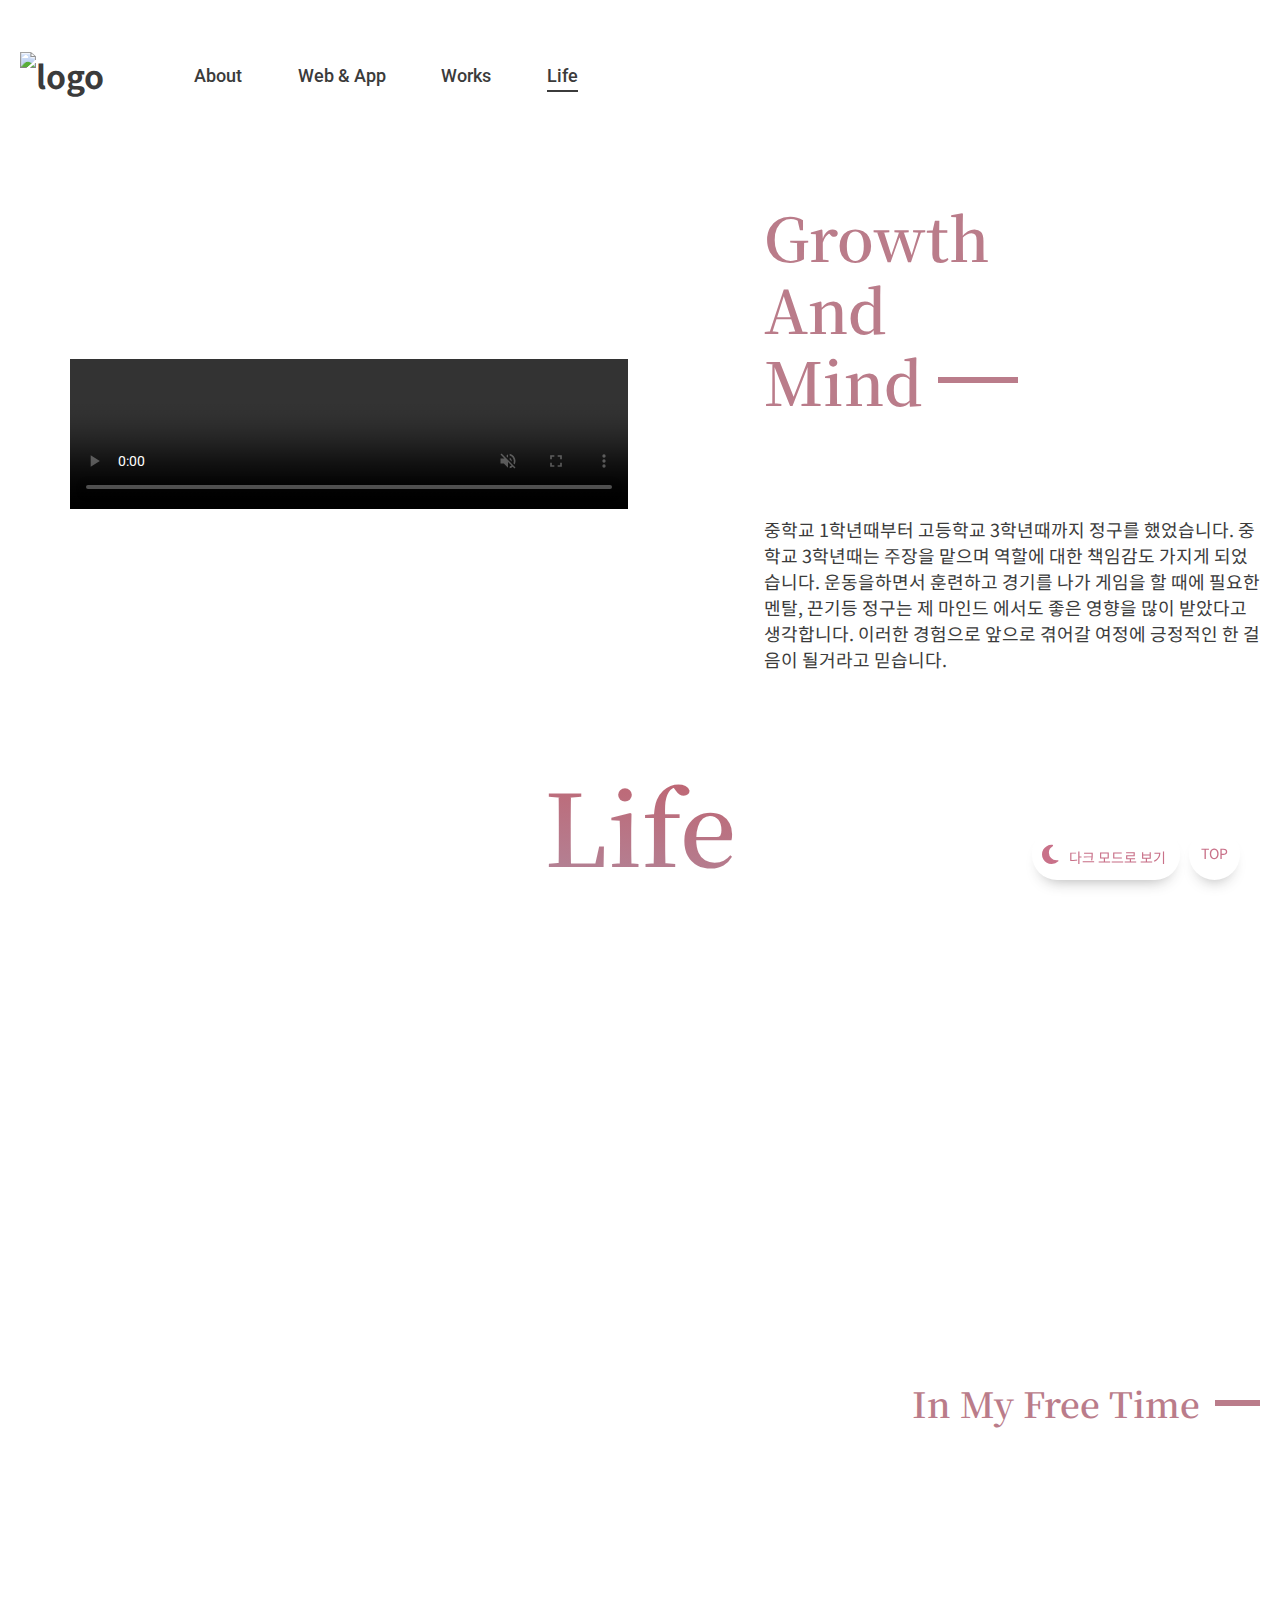
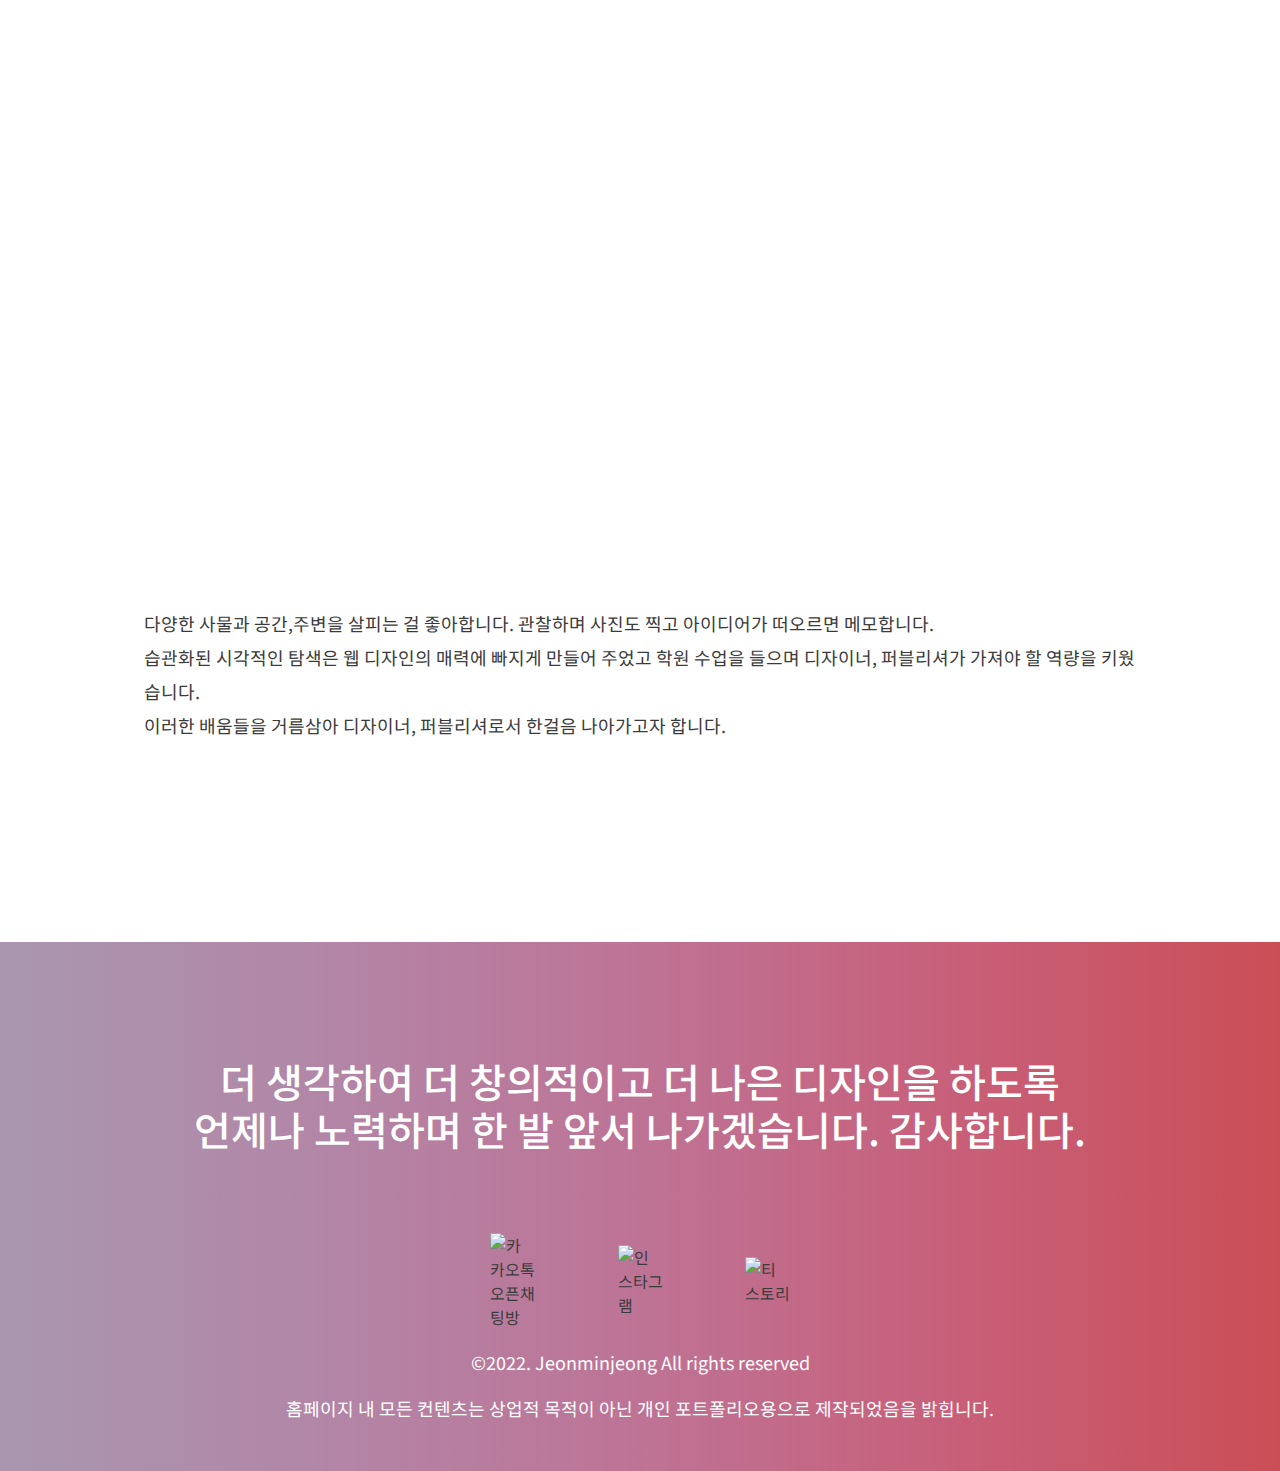
==== life.html @ 5eeb9a5f "20221022 - 1차 업로드" ====
<!DOCTYPE html>
<html lang="en">
<head>
    <meta charset="UTF-8">
    <meta http-equiv="X-UA-Compatible" content="IE=edge">
    <meta name="viewport" content="width=device-width, initial-scale=1.0">
    <title>전민정 포트폴리오</title>
    <link rel="shortcut icon" href="images/logo-c97189.png" type="image/x-icon">
    <meta name="robots" content="All">
    <meta name="Yeti" content="index, follow">
    <meta name="Yeti" content="index, All">
    <meta name="googlebot" content="All">
    <meta name="googlebot" content="index. follow">
    <meta name="dauma" content="All">
    <meta name="dauma" content="index, follow">
    <meta name="title" content="전민정 포트폴리오">
    <meta name="description" content="웹디자이너, 퍼블리셔 전민정입니다.">
    <meta name="keywords" content="웹디자이너, 웹퍼블리셔, 대구, 디자이너">
    <meta name="author" content="전민정">
    <meta name="content-language" content="kr">
    <!-- 한국어가 기본이라는 뜻 -->

    <meta name="format-detection" content="telephone=no">
    <!-- 모바일 자동 전화걸기 방지  -->

    <meta property="og:image" content="images/logo-c97189.png">
    <!-- 카톡으로 링크 보낼때 이미지 -->
    <meta property="og:image:width" content="400">
    <meta property="og:image:height" content="300">
    <!-- width랑 height 크기 바꾸지말기 -->
    <meta property="og:title" content="전민정 포트폴리오">
    <meta property="og:description" content="웹디자이너, 퍼블리셔 전민정입니다.">

    <link rel="stylesheet" href="https://cdnjs.cloudflare.com/ajax/libs/font-awesome/6.2.0/css/all.min.css">
    <link rel="stylesheet" href="https://unpkg.com/aos@2.3.1/dist/aos.css"> 
    <link rel="stylesheet" href="css/common.css">
    <link rel="stylesheet" href="css/dark.css">
    <link rel="stylesheet" href="css/life.css">

    <script src="js/jquery-3.6.0.min.js"></script>
    <script src="https://unpkg.com/aos@2.3.1/dist/aos.js"></script> 
    <script src="js/common.js"></script>
    <script src="js/life.js"></script>
</head>
<body>
    <header class="header">
        <div class="header-wrap">
            <h1 class="logo">
                <a href="index.html">
                    <img src="images/logo-c97189.png" alt="logo">
                </a>
            </h1>
            <nav class="nav">
                <ul>
                    <li><a href="about.html">About</a></li>
                    <li><a href="web-app.html">Web &amp; App</a></li>
                    <li><a href="works.html">Works</a></li>
                    <li class="on"><a href="life.html">Life</a></li>
                </ul>
            </nav>
        </div>
    </header>
    <section class="top">
        <div class="top-wrap">
            <div class="video-area" data-aos="fade-up" 
            data-aos-offset="200" 
            data-aos-easing="ease-out-cubic"
            data-aos-duration="2000">
                <video src="videos/life-video.mp4" controls muted></video>
            </div>
            <div class="txt">
                <h2>Growth</h2>
                <h2>And</h2>
                <h2>Mind</h2>
                <p>중학교 1학년때부터 고등학교 3학년때까지 정구를 했었습니다.
                    중학교 3학년때는 주장을 맡으며 역할에 대한 책임감도 가지게 되었습니다.
                    운동을하면서 훈련하고 경기를 나가 게임을 할 때에 필요한 멘탈, 끈기등 
                    정구는 제 마인드 에서도 좋은 영향을 많이 받았다고 생각합니다.  
                    이러한 경험으로 앞으로 겪어갈 여정에 긍정적인 한 걸음이 될거라고 믿습니다.</p>
            </div>
        </div>
    </section>
    <div class="life">
        <h2>Life</h2>
    </div>
    <section class="bottom">
        <div class="bottom-wrap">
            <div class="img-area">
                <div class="img-wrap" data-aos="fade-up" 
                data-aos-offset="200" 
                data-aos-delay="300"
                data-aos-easing="ease-out-cubic"
                data-aos-duration="2000">
                    <img src="images/life-img01.jpg" alt="img">
                </div>
                <div class="img-wrap" data-aos="fade-up" 
                data-aos-easing="ease-out-cubic"
                data-aos-offset="200"
                data-aos-delay="500"
                data-aos-duration="2300">
                    <img src="images/life-img02.jpg" alt="img">
                </div>
                <div class="img-wrap" data-aos="fade-up" 
                data-aos-duration="2500"
                data-aos-delay="800">
                    <img src="images/life-img03.jpg" alt="img">
                </div>
                <h2>In My Free Time</h2>
            </div>
            <div class="txt">
                <p>다양한 사물과 공간,주변을 살피는 걸 좋아합니다. 관찰하며 사진도 찍고 아이디어가 떠오르면 메모합니다.</p>
                <p>습관화된 시각적인 탐색은 웹 디자인의 매력에 빠지게 만들어 주었고 학원 수업을 들으며 디자이너, 퍼블리셔가 가져야 할 역량을 키웠습니다.</p>
                <p>이러한 배움들을 거름삼아 디자이너, 퍼블리셔로서 한걸음 나아가고자 합니다.</p>
            </div>
        </div>
    </section>
    <div class="m-btn">
        <div class="line"></div>
        <div class="line"></div>
        <div class="line"></div>
    </div>
    <nav class="m-nav">
        <ul>
            <li><a href="index.html">Home</a></li>
            <li><a href="about.html">About</a></li>
            <li><a href="web-app.html">Web &amp; App</a></li>
            <li><a href="works.html">Works</a></li>
            <li><a href="life.html">Life</a></li>
        </ul>
    </nav>
    <div class="go-top">
        <a href="#">TOP</a>
    </div>
    <footer class="footer">
        <div class="footer-wrap">
            <p>더 생각하여 더 창의적이고 더 나은 디자인을 하도록</p>
            <p>언제나 노력하며 한 발 앞서 나가겠습니다. 감사합니다.</p>
            <div class="sns-wrap">
                <a href="https://open.kakao.com/o/sw0c9cIe">
                    <img src="images/kakaotalk-qr.jpg" alt="카카오톡 오픈채팅방">
                </a>
                <a href="https://www.instagram.com/yourwayon/">
                    <img src="images/instagram.png" alt="인스타그램">
                </a>
                <a href="https://minjeong10.tistory.com">
                    <img src="images/tstory-logo.png" alt="티스토리">
                </a>
            </div>
            <p>&copy;2022. Jeonminjeong All rights reserved</p>
            <p>홈페이지 내 모든 컨텐츠는 상업적 목적이 아닌 개인 포트폴리오용으로 제작되었음을 밝힙니다.</p>
        </div>
    </footer>
    <div class="dark-btn">
        <a href="#"><i class="fa-solid fa-sun"></i><span>다크 모드로 보기</span></a>
    </div>
</body>
</html>
---- css/common.css ----
@charset "utf-8";
@import url('https://fonts.googleapis.com/css2?family=Noto+Sans+KR:wght@100;300;400;500;700;900&display=swap');
@import url('https://fonts.googleapis.com/css2?family=Noto+Serif+KR:wght@200;300;400;500;600;700;900&display=swap');
@import url('https://fonts.googleapis.com/css2?family=Roboto:wght@100;300;400;500;700;900&display=swap');
* {margin: 0; padding: 0; box-sizing: border-box; font-family: 'Noto Sans KR', sans-serif;}
ul {list-style: none;}
a {text-decoration: none; color: #3b3b3b;}
p {color: #3b3b3b;}
body {
    background-color: #fff;
}
.header {
    width: 100%;
    background-color: transparent;
    position: fixed;
    z-index: 9;
}
.header.on {
    background-color: #fff;
    z-index: 99;
}
.header.on .header-wrap {
    height: 100px;
}
.header.on .nav > ul > li > a {
    display: inline-block;
    color: #3b3b3b;
    font-weight: 500;
}
.header.on .nav > ul > li::after {
    content: "";
    position: absolute;
    width: 100%;
    height: 2px;
    background-color: #3b3b3b;
    bottom: -5px;
    left: 0;
    transition: .8s;
    transform: scale(0);
}
.header.on .nav > ul > li.on::after,
.header.on .nav > ul > li:hover::after {
    transform: scaleX(1);
}
.header-wrap {
    max-width: 1600px;
    margin: 0 auto;
    display: flex;
    align-items: center;
    height: 150px;
}
.header .logo {
    margin-right: 90px;
}
.header .nav {
    flex-basis: 30%;
}
.header .nav > ul {
    display: flex;
    justify-content: space-between;
    align-items: center;
}
.header .nav > ul > li {
    position: relative;
    text-align: center;
}
.header .nav > ul > li::after {
    content: "";
    position: absolute;
    width: 100%;
    height: 2px;
    background-color: #fff;
    bottom: -5px;
    left: 0;
    transition: .8s;
    transform: scale(0);
}
.header .nav > ul > li.on::after,
.header .nav > ul > li:hover::after {
    transform: scaleX(1);
}
.header .nav > ul > li > a {
    display: inline-block;
    color: #fff;
    font-family: 'Roboto', sans-serif;
    font-size: 18px;
}
.header .nav .depth2 {
    white-space: nowrap;
    position: absolute;
    left: 0;
    top: 40px;
    display: block;
    opacity: 0;
    pointer-events: none;
    transition: all .3s;
}
.header .nav .depth2::before {
    content: " ";
    position: absolute;
    left: 0;
    top: -40px;
    right: 0;
    height: 40px;
    cursor: pointer;
}
.header .nav > ul > li:hover .depth2 {
    opacity: 1;
    pointer-events: auto;
}
.header .depth2 li {
    line-height: 34px;
    text-align: left;
}
.header .depth2 li a {
    display: inline-block;
    position: relative;
}
.header .depth2 li a::after {
    content: " ";
    position: absolute;
    top: 50%;
    right: -20px;
    transform: translateY(-50%);
    width: 6px;
    height: 6px;
    background-color: #3b3b3b;
    border-radius: 50%;
    opacity: 0;
}
.header .depth2 li a:hover::after {
    opacity: 1;
}
.header .depth2 li:nth-child(2) {
    text-align: center;
}
.header.on ~ .m-btn {
    margin-top: -7px;
}
.header.on ~ .m-btn .line {
    background-color: #3b3b3b;
}
.m-btn {
    position: fixed;
    right: 20px;
    top: 20px;
    transition: 1s;
    z-index: 101;
    cursor: pointer;
    display: none;
}
.m-btn .line {
    width: 30px;
    height: 4px;
    background-color: #fff;
    border-radius: 2px;
    margin: 6px;
    transition: 1s;
}
.m-btn .line:nth-child(2) {
    width: 18px;
}
.m-btn.on .line:nth-child(1) {
    transform: rotate(45deg) translateY(14px);
}
.m-btn.on .line:nth-child(2) {
    opacity: 0;
}
.m-btn.on .line:nth-child(3) {
    transform: rotate(-45deg) translateY(-14px);
    width: 30px;
}
.m-nav {
    position: fixed;
    width: 100%;
    height: 100%;
    background-color: rgba(255,255,255,0.3);
    backdrop-filter: blur(50px);
    top: 0;
    left: 100%;
    transition: .5s;
    z-index: 99;
}
.m-nav.on {
    left: 0;
}
.m-nav ul {
    width: 100%;
    height: 100%;
    display: flex;
    flex-direction: column;
    align-items: center;
    justify-content: center;
}
.m-nav ul li {
    margin: 30px 0;
    position: relative;
}
.m-nav ul li a {
    color: #fff;
    font-size: 24px;
    letter-spacing: -1px;
    font-family: 'Roboto', sans-serif;
}
.m-nav ul li::after {
    content: "";
    position: absolute;
    width: 100%;
    height: 2px;
    background-color: #fff;
    bottom: -5px;
    left: 0;
    transition: .8s;
    transform: scale(0);
}
.m-nav ul li.on::after,
.m-nav ul li:hover::after {
    transform: scaleX(1);
}

/* ============================모달창================================== */
.window {
    position: fixed;
    width: 100%;
    height: 100%;
    background-color: rgba(0,0,0,0.4);
    top: 0;
    left: 0;
    display: none;
    overflow: hidden;
    z-index: 998;
}
.window .close {
    position: fixed;
    right: 50px;
    top: 30px;
}
.window .close .line {
    width:  48px;
    height: 4px;
    background-color: #fff;
    border-radius: 2px;
    margin: 6px;
    cursor: pointer;
}
.window .close .line:nth-child(1) {
    transform: rotate(45deg) translateY(7px);
}
.window .close .line:nth-child(2) {
    transform: rotate(-45deg) translateY(-7px);
}

.window-content {
    position: fixed;
    width: 1200px;
    height: 100%;
    background-color: #fff;
    top: 0;
    left: 50%;
    transform: translateX(-50%);
    z-index: 999;
    overflow-y: scroll;
    display: none;
}
.window-content img {
    width: 100%;
}
.window-content .close {
    position: fixed;
    right: 20px;
    top: 30px;
    display: none;
}
.window-content .close .line {
    width:  32px;
    height: 4px;
    background-color: #fff;
    border-radius: 2px;
    margin: 6px;
    cursor: pointer;
}
.window-content .close .line:nth-child(1) {
    transform: rotate(45deg) translateY(7px);
}
.window-content .close .line:nth-child(2) {
    transform: rotate(-45deg) translateY(-7px);
}

.go-top {
    position: fixed;
    right: 40px;
    bottom: 20px;
    width: 51px;
    height: 51px;
    background-color: #fff;
    border-radius: 50%;
    box-shadow: 0px 10px 15px -10px rgba(41,41,41,0.4);
}
.go-top a {
    display: block;
    text-align: center;
    font-size: 14px;
    color: #c97189;
    line-height: 48px;
}

/* ================ 다크모드 버튼 =================*/
.dark-btn {
    position: fixed;
    bottom: 20px;
    right: 100px;
    width: 148px;
    height: 51px;
    background-color: #fff;
    border-radius: 25px;
    cursor: pointer;
    box-shadow: 0px 10px 15px -10px rgba(41,41,41,0.4);
    z-index: 9;
}
.dark-btn a span {
    font-size: 14px;
    line-height: 51px;
    color: #c97189;
}
.dark-btn i {
    font-size: 22px;
    color: #c97189;
    line-height: 51px;
    padding: 0 10px;
    display: inline-block;
}


@media screen and (min-width: 1025px) and (max-width: 1600px) {
    .header .logo {
        margin-left: 20px;
    }
    .window .close {
        right: 1%;
    }
}
@media screen and (max-width: 1200px) {
    .window .close {
        right: 2px;
        top: 30px;
        display: none;
    }
    .window-content {
        width: 100%;
    }
    .window-content .close {
        display: block;
    }
}

@media screen and (max-width: 1024px) {
    .header.on .header-wrap {
        height: 60px;
    }
    .header.on .logo {
        margin-bottom: -7px;
    }
    .header.on .logo a img {
        width: 35px;
    }

}
@media screen and (min-width: 641px) and (max-width: 1024px) {
    .header .logo {
        margin-left: 20px;
    }
    .header .nav {
        display: none;
    }
    .m-btn {
        display: block;
        margin-top: 35px;
        z-index: 999;
    }
}
@media screen and (max-width: 640px) {
    .header.on .header-wrap {
        height: 60px;
    }
    .header.on .logo {
        margin-bottom: -7px;
    }
    .header.on .logo a img {
        width: 35px;
    }
    .header .logo {
        margin-left: 20px;
        margin-bottom: 50px;
    }
    .header .nav {
        display: none;
    }
    .m-btn {
        display: block;
        transition: 0s;
    }
}
---- css/dark.css ----
@charset "utf-8";
body[data-dark=true] {
    background-image: linear-gradient(to right bottom, #4e323e, #402a33, #332228, #251a1e, #191214, #191214, #191214, #191214, #251a1e, #332228, #402a33, #4e323e);
    height: 100vh;
    width: 100%;
    background-size: cover;
}
.header[data-dark=true] .nav ul li a {
    color: #eee;
}
.header.on[data-dark=true] {
    background-color: #121212;
}
.header.on .nav ul li a[data-dark=true] {
    color: #eee;
}
.header[data-dark=true] ul li:hover::after,
.header[data-dark=true] ul li.on::after {
    background-color: #ddd;
}
.m-btn .line[data-dark=true] {
    background-color: #ddd;
}
.header.on ~ .m-btn .line[data-dark=true] {
    background-color: #ddd;
}
.m-nav[data-dark=true] {
    background-color: rgba(41,41,41,0.3);
}
.m-nav ul li a[data-dark=true] {
    color: #eee;
}


/*========== home ========== */
.content .main-wrap .txt-area h2[data-dark=true] {
    color: #eee;
}
.content .main-wrap .txt-area h3[data-dark=true] {
    color: #eee;
}

/* ========== about ========== */
.about[data-dark=true] {
    background: none;
    background-image: linear-gradient(to right bottom, #4e323e, #402a33, #332228, #251a1e, #191214, #191214, #191214, #191214, #251a1e, #332228, #402a33, #4e323e);
}
.about .about-top .tit h3[data-dark=true]  {
    color: #eee;
}
.about .about-top .tit h3[data-dark=true]:nth-child(1)::after, .about .about-top .tit h3[data-dark=true]:nth-child(3)::after {
    background: linear-gradient(to right, #a997af, #ca4e56);
}
.about .about-wrap .txt p[data-dark=true] {
    color: #afafaf;
}
.about h4[data-dark=true] {
    color: #ddd;
}
.about p[data-dark=true] {
    color: #afafaf;
}

/* =========== web & app ========= */ 
#fp-nav ul li a.active span[data-dark=true],
.fp-slidesNav ul li a.active span[data-dark=true] {
    background-color: #ddd;
}
#fp-nav ul li a span[data-dark=true],
.fp-slidesNav ul li a span[data-dark=true] {
    background-color: #ddd;
}

.webapp-wrap .work-content[data-dark=true] {
    background-color: #121212;
}
.webapp-wrap .work-content .work-desc[data-dark=true] {
    background-color: #292929;
}
.webapp-wrap .work-content .work-desc .tit h2[data-dark=true] {
    color: #eee;
}
.line-ctn .line[data-dark=true] {
    background-color: #3b3b3b;
}
.line-ctn span[data-dark=true] {
    border-color: #3b3b3b;
}
.webapp-wrap p[data-dark=true] {
    color: #ddd;
}
.webapp-wrap a[data-dark=true] {
    color: #ddd;
}
.webapp-wrap .work-content .work-desc .btn-wrap ul li[data-dark=true] {
    border-color: #ddd;
}
.bg[data-dark=true] {
    background-color: #292929;
}

/* ========== work ========== */
.top[data-dark=true] {
    background-color: #121212;
}
.top .txt p[data-dark=true] {
    color: #afafaf;
}
.bottom[data-dark=true] {
    background-color: #121212;
}
.bottom p[data-dark=true] {
    color: #afafaf;
}
.works-wrap .list li p[data-dark=true] {
    color: #eee;
}
.works-wrap .list li p[data-dark=true]::after {
    border-color: #eee;
}



.go-top[data-dark=true] {
    background-color: #121212;
    border: 1px solid #cd9aa9;
}
.go-top a[data-dark=true] {
    color: #cd9aa9;
}

.dark-btn[data-dark=true] {
    background-color: #121212 ;
    border: 1px solid #cd9aa9;
}
.dark-btn i[data-dark=true] {
    color: #cd9aa9;
}
.dark-btn a span[data-dark=true] {
    color: #cd9aa9;
}



@media screen and (max-width: 1024px) {
    body[data-dark=true] {
        background-image: linear-gradient(to right bottom, #4e323e, #402a33, #332228, #251a1e, #191214, #191214, #191214, #191214, #251a1e, #332228, #402a33, #4e323e);
        height: 100%;
        width: 100%;
        background-size: cover;
    }
}
---- css/life.css ----
@charset "utf-8";
body[data-dark=true] {
    background: none;
    background-color: #121212;
}
.header[data-dark=true] {
    background-color: #121212;
}
.footer[data-dark=true] {
    background-image: linear-gradient(to right bottom, #4e323e, #402a33, #332228, #251a1e, #191214, #191214, #191214, #191214, #251a1e, #332228, #402a33, #4e323e);
}
.footer p[data-dark=true] {
    color: #d9d9d9;
}
::-webkit-scrollbar {
    width: 8px;
}
::-webkit-scrollbar-track {
    background-color: rgba(0,0,0,0.1);
}
::-webkit-scrollbar-thumb {
    background: #c97189;
    border-radius: 5px;
}
h2 {
    font-family: 'Noto Serif KR', serif;
    color: #ba7c8a;
    font-weight: 600;
}
.header {
    top: 0;
    z-index: 9;
    background-color: #fff;
}
.header .nav ul li a {
    color: #3b3b3b;
    font-weight: 500;
}
.header .nav ul li::after {
    background-color: #3b3b3b;
}
.m-btn .line {
    background-color: #3b3b3b;
}
.m-nav ul li a {
    color: #3b3b3b;
}
.m-nav ul li::after {
    background-color: #3b3b3b;
}

.top {
    width: 100%;
    background-color: #fff;
    z-index: -2;
}
.top .top-wrap {
    max-width: 1320px;
    margin: 0 auto;
    display: flex;
    justify-content: space-between;
    align-items: center;
    padding-top: 200px;
    flex-wrap: wrap;
}
.top .video-area {
    flex-basis: 50%;
    width: 600px;
    height: auto;
    margin-left: 50px;
}
.top .video-area video {
    width: 90%;
}
.top .txt {
    flex-basis: 40%;
}
.top .txt h2 {
    font-size: 60px;
    line-height: 1.2em;
}
.top .txt h2:nth-child(3) {
    position: relative;
}
.top .txt h2:nth-child(3)::after {
    content: "";
    position: absolute;
    top: 50%;
    left: 35%;
    transform: translateY(-50%);
    width: 80px;
    height: 6px;
    background-color: #ba7c8a;
}
.top .txt p {
    margin-top: 100px;
    font-size: 18px;
}
.life {
    z-index: 5;
}
.life h2 {
    font-size: 100px;
    background: linear-gradient(to right top, #a997af, #ca4e56);
    color: transparent;
    -webkit-background-clip: text;
    text-align: center;
    position: relative;
    margin: 80px 0 90px;
}
.life h2::after {
    content: "";
    top: 50%;
    left: 50%;
    transform: translate(-50%, -50%) rotate(6deg);
    position: absolute;
    width: 796px;
    height: 360px;
    background: url("../images/life-Ellipse.png") no-repeat center center;
    background-size: contain;
    z-index: 2;
}
.bottom {
    width: 100%;
    background-color: #fff;
}
.bottom .bottom-wrap {
    max-width: 1320px;
    margin: 0 auto;
}
.bottom .img-area {
    position: relative;
    height: 1120px;
}
.bottom .img-wrap {
    position: absolute;
}
.bottom .img-wrap img {
    width: 100%;
}
.bottom .img-wrap:nth-child(1) {
    top: 0;
    left: 50%;
    transform: translate(-50%);
    z-index: 1;
}
.bottom .img-wrap:nth-child(2) {
    top: 30%;
    left: 0;
}
.bottom .img-wrap:nth-child(3){
    top: 40.5%;
    right: 0;
}
.bottom h2 {
    position: absolute;
    top: 35%;
    right: 0;
    padding-right: 60px;
    font-size: 35px;
}
.bottom h2::after {
    content: "";
    position: absolute;
    right: 0;
    top: 50%;
    transform: translateY(-50%);
    width: 45px;
    height: 6px;
    background-color: #ba7c8a;
}
.bottom .txt {
    width: 80%;
    margin: 100px auto 200px;
}
.bottom .txt p {
    font-size: 18px;
    line-height: 34px;
}
.footer {
    width: 100%;
    background-image: linear-gradient(to right, #a997af, #b286a7, #be7395, #c85f79, #ca4e56);
}
.footer .footer-wrap {
    max-width: 1320px;
    margin: 0 auto;
    padding: 115px 0 50px;
}
.footer p {
    text-align: center;
    color: #fff;
    font-size: 18px;
}
.footer .sns-wrap {
    max-width: 300px;
    margin: 0 auto;
    display: flex;
    justify-content: space-between;
    align-items: center;
}
.footer .sns-wrap a {
    flex-basis: 15%;
    display: block;
}
.footer .sns-wrap a img {
    width: 100%;
}
.footer p:nth-child(1),
.footer p:nth-child(2) {
    font-size: 40px;
    font-weight: 500;
    line-height: 1.2em;
}

.footer p:nth-child(2) {
    padding-bottom: 80px;
}
.footer p:nth-child(4) {
    margin: 20px 0;
}
@media screen and (max-width: 1320px) {
    .top .top-wrap {
        padding: 200px 20px 0;
    }
    .bottom .bottom-wrap {
        padding: 0 20px;
    }
}
@media screen and (max-width: 1024px) {
    .bottom .txt {
        width: 100%;
    }
    .bottom .img-wrap:nth-child(2) {
        width: 45%;
        top: 40%;
    }
    .bottom .img-wrap:nth-child(3) {
        width: 45%;
        top: 39.5%;
    }
    .life h2::after {
        width: 80%;
    }
    .top .video-area video {
        width: 100%;
    }
}
@media screen and (min-width: 641px) and (max-width: 1024px) {
    .top .top-wrap {
        padding: 0 40px;
        margin-top: 150px;
    }
    .top .txt h2:nth-child(3)::after {
        left: 50%;
    }
    .top .txt p {
        font-size: 16px;
        margin-top: 60px;
    }
    .life h2 {
        font-size: 80px;
        margin: 40px 0 40px;
    }
    .bottom .bottom-wrap {
        padding: 0 40px;
    }
    .bottom .img-area {
        height: 800px;
    }
    .bottom h2 {
        top: 25%;
        right: 0;
        width: 23%;
        padding-right: 0;
    }
    .bottom h2::after {
        right: 35px;
        top: 76%;
    }
    .footer p:nth-child(1), .footer p:nth-child(2) {
        font-size: 30px;
    }
}

@media screen and (max-width: 640px) {
    .top .top-wrap {
        padding: 0 20px;
        margin-top: 150px;
    }
    .top .video-area {
        flex-basis: 100%;
        margin-left: 0;
    }
    .top .txt {
        flex-basis: 100%;
        margin-top: 50px;
    }
    .top .txt p {
        margin-top: 50px;
        font-size: 16px;
    }
    .life h2 {
        font-size: 60px;
        margin: 25px 0;
    }
    .bottom .bottom-wrap {
        padding: 0 20px;
    }
    .bottom .img-area {
        height: 500px;
    }
    .bottom h2 {
        top: 50%;
        left: 50%;
        transform: translate(-50%, -50%);
        width: 80%;
        z-index: 1;
        padding-right: 0;
        font-size: 7vw;
    }
    .bottom .txt {
        margin: 0 0 80px 0;
    }
    .footer .footer-wrap {
        padding: 100px 20px 50px;
    }
    .footer p {
        font-size: 16px;
    }
    .footer p:nth-child(1), .footer p:nth-child(2) {
        font-size: 24px;
    }
    .footer p:nth-child(1) {
        margin-bottom: 10px;
    }
    .footer p:nth-child(4) {
        font-size: 16px;
        text-align: center;
    }
}
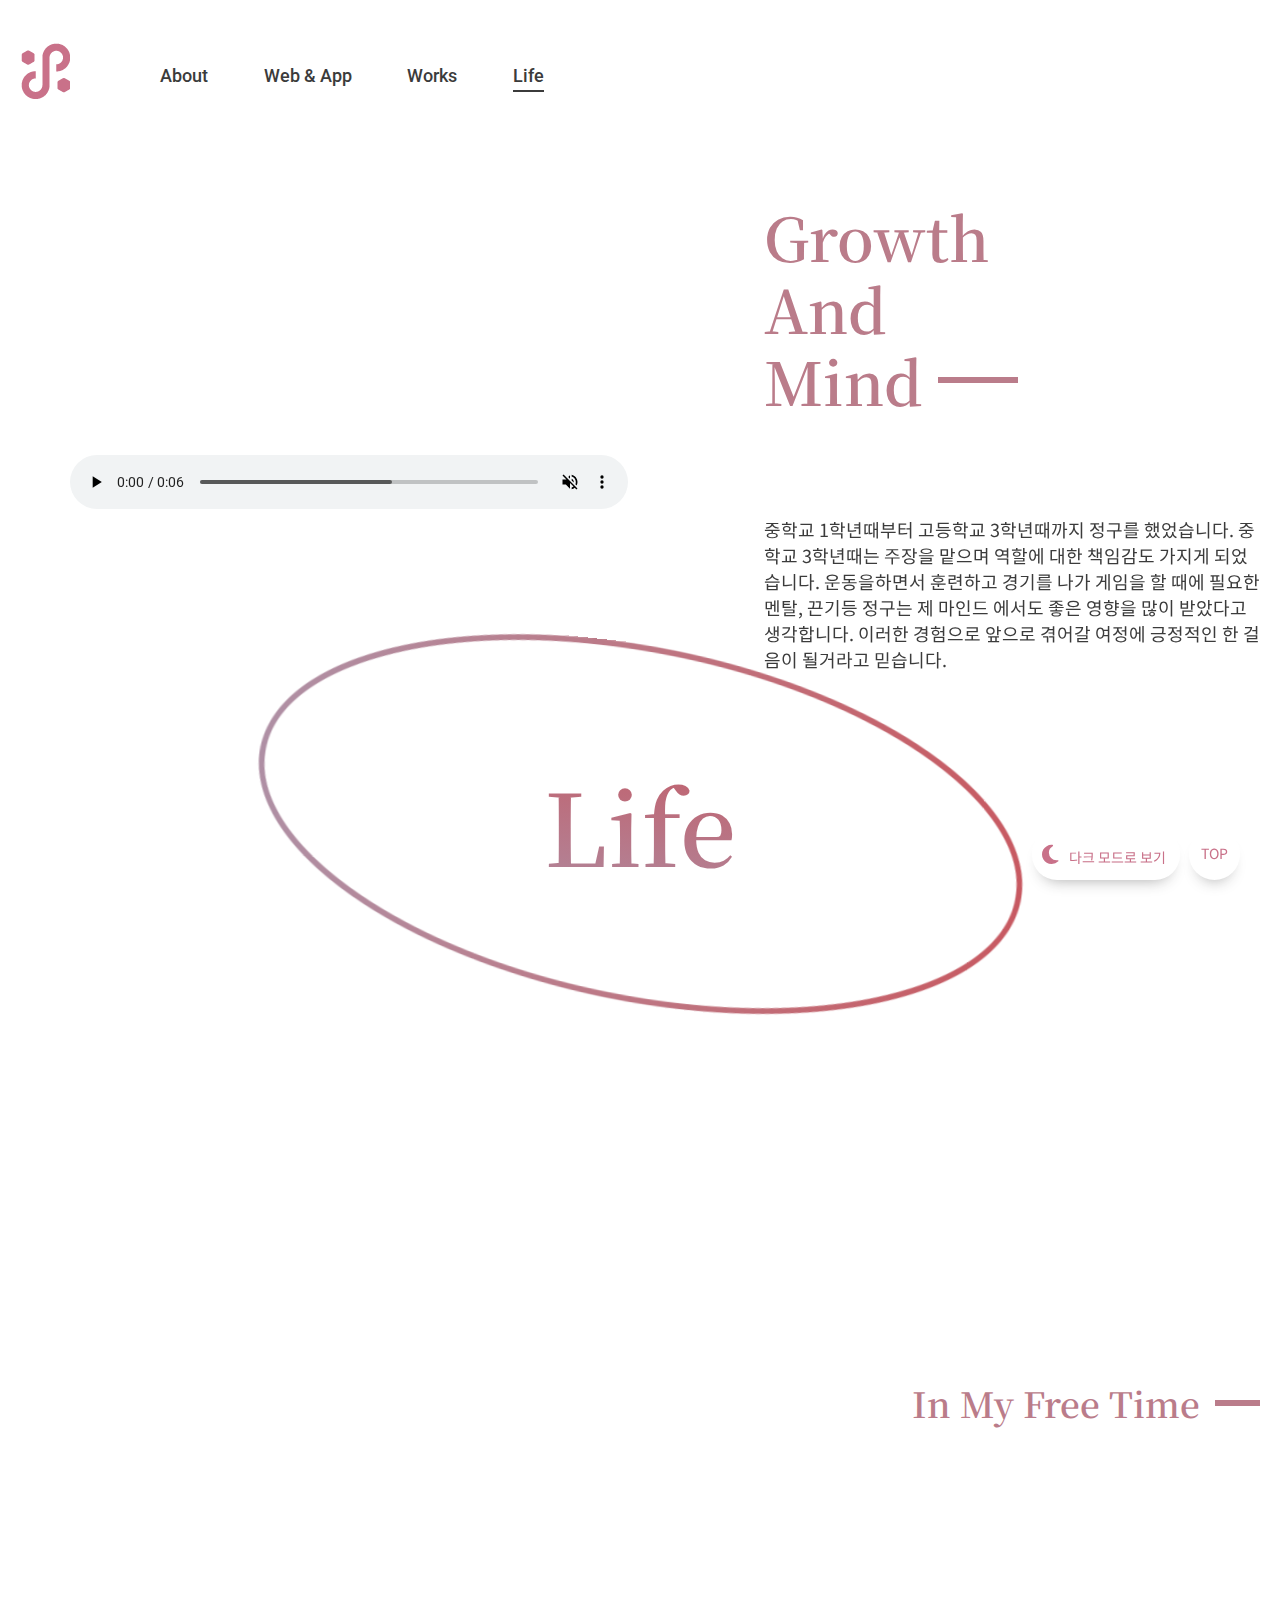
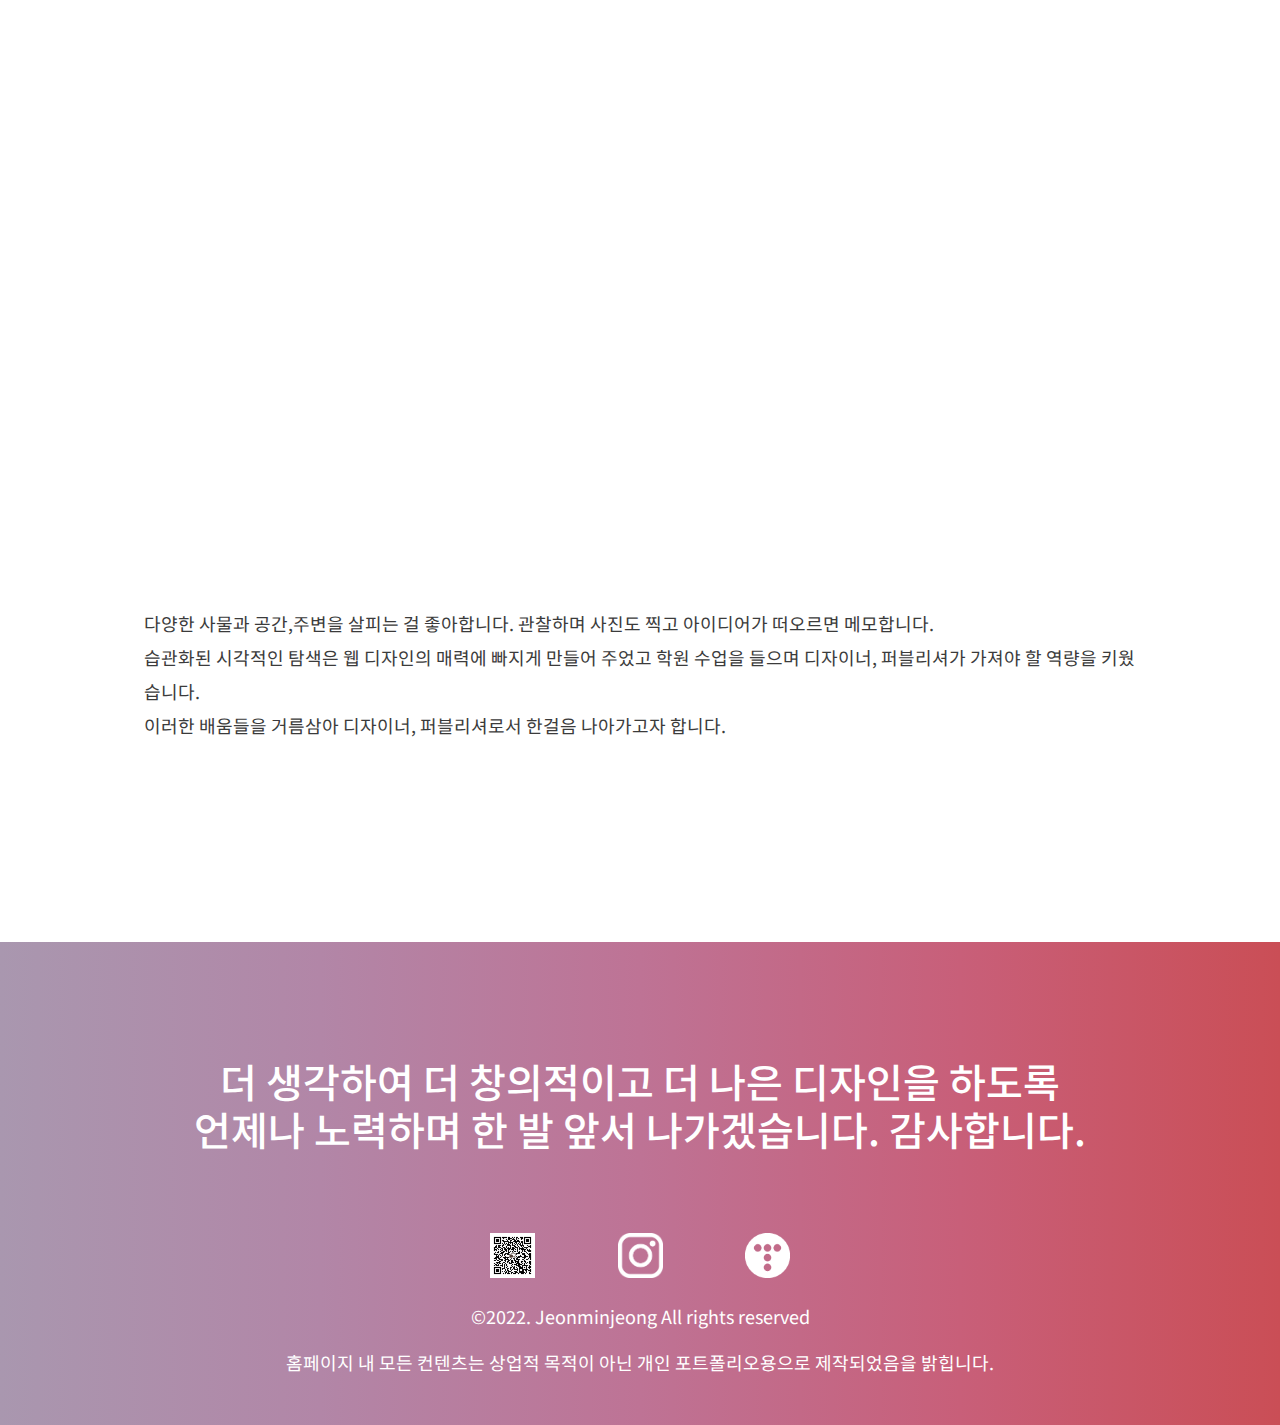
==== commit 164661fa: "20221027 - 순서 수정" ====
--- a/life.html
+++ b/life.html
@@ -62,13 +62,16 @@
     </header>
     <section class="top">
         <div class="top-wrap">
-            <div class="video-area" data-aos="fade-up" 
+            <div class="video-area" data-aos="fade-right" 
             data-aos-offset="200" 
             data-aos-easing="ease-out-cubic"
             data-aos-duration="2000">
                 <video src="videos/life-video.mp4" controls muted></video>
             </div>
-            <div class="txt">
+            <div class="txt"  data-aos="fade-left" 
+            data-aos-offset="200" 
+            data-aos-easing="ease-out-cubic"
+            data-aos-duration="2000">
                 <h2>Growth</h2>
                 <h2>And</h2>
                 <h2>Mind</h2>
--- a/css/dark.css
+++ b/css/dark.css
@@ -72,10 +72,10 @@
 }
 
 .webapp-wrap .work-content[data-dark=true] {
-    background-color: #121212;
+    background-color: #292929;
 }
 .webapp-wrap .work-content .work-desc[data-dark=true] {
-    background-color: #292929;
+    background-color: #121212;
 }
 .webapp-wrap .work-content .work-desc .tit h2[data-dark=true] {
     color: #eee;
@@ -96,7 +96,7 @@
     border-color: #ddd;
 }
 .bg[data-dark=true] {
-    background-color: #292929;
+    background-color: #121212;
 }
 
 /* ========== work ========== */
